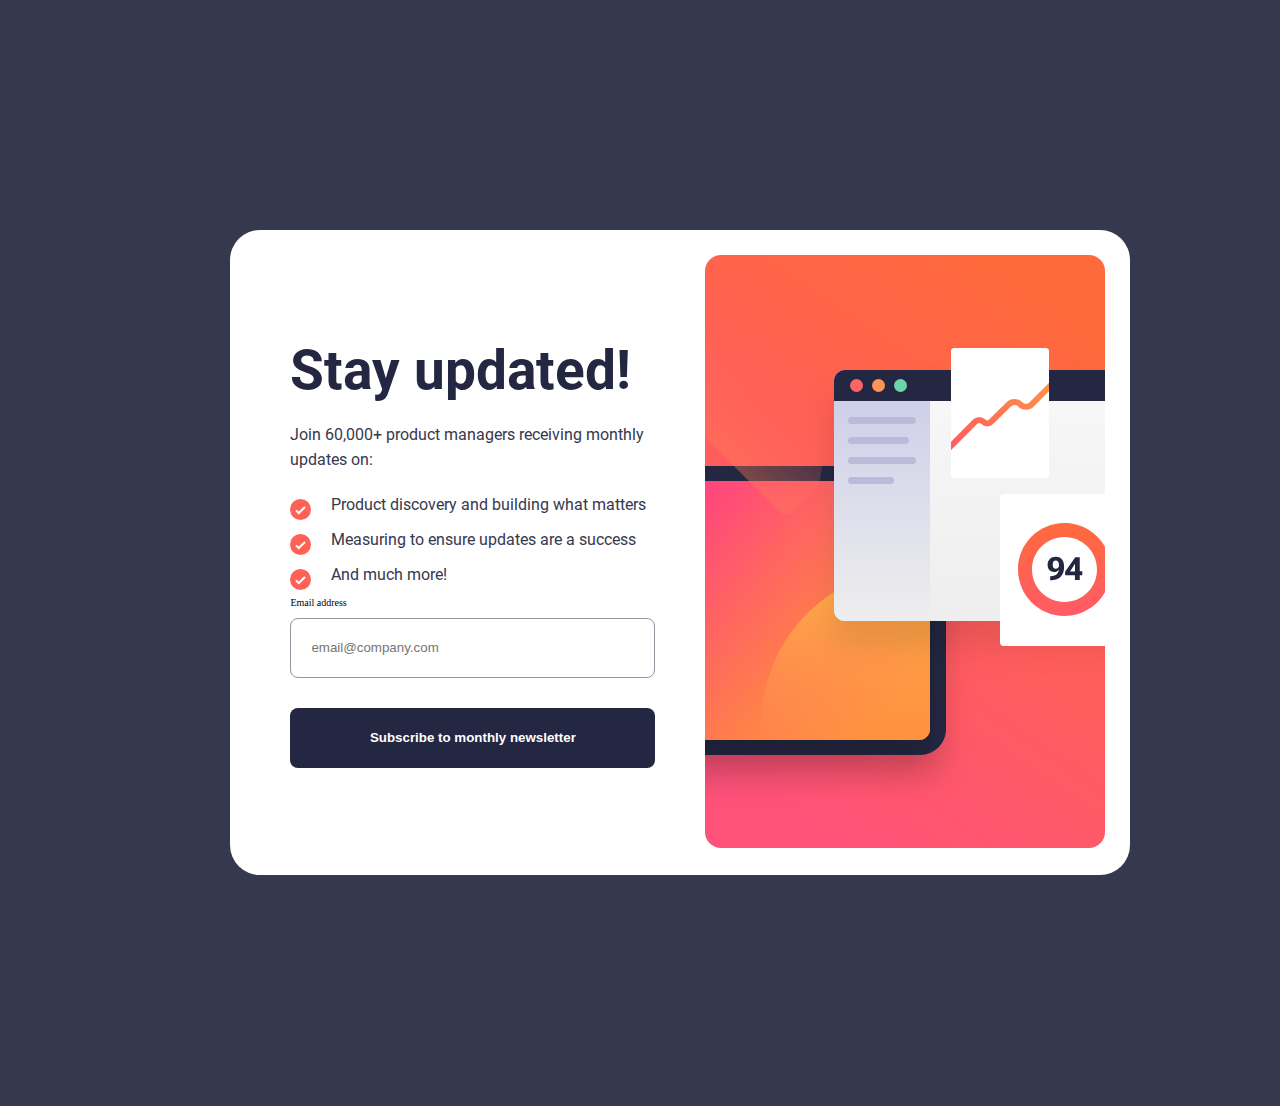
==== index.html @ 6e07dd0c "fix width" ====
<!DOCTYPE html>
<html lang="en">
  <head>
    <meta charset="UTF-8" />
    <meta name="viewport" content="width=device-width, initial-scale=1.0" />
    <link rel="stylesheet" href="./assets/css/styles.css" />
    <link
      rel="icon"
      type="image/png"
      sizes="32x32"
      href="./assets/images/favicon-32x32.png"
    />
    <script src="./assets/js/main.js" defer></script>
    <title>
      Frontend Mentor | Newsletter sign-up form with success message
    </title>
  </head>
  <body>
    <main>
      <section class="main-section" data-js="main-section">
        <article class="form-article">
          <div class="text">
            <h1>Stay updated!</h1>
            <p class="intro">
              Join 60,000+ product managers receiving monthly updates on:
            </p>
            <ul>
              <li>
                <img src="./assets/images/icon-list.svg" alt="icon" />
                <p>Product discovery and building what matters</p>
              </li>
              <li>
                <img src="./assets/images/icon-list.svg" alt="icon" />
                <p>Measuring to ensure updates are a success</p>
              </li>
              <li>
                <img src="./assets/images/icon-list.svg" alt="icon" />
                <p>And much more!</p>
              </li>
            </ul>
          </div>
          <form onsubmit="submitData()">
            <label for="email">Email address</label>
            <input
              type="email"
              name="email"
              id="email"
              data-js="email"
              placeholder="email@company.com"
            />
            <input type="submit" value="Subscribe to monthly newsletter" />
          </form>
        </article>
        <article class="bck-image">
          <img
            class="image-desktop"
            data-js="image-desktop"
            src="./assets/images/illustration-sign-up-desktop.svg"
            alt="illustration sign up"
          />
          <img
            class="image-mobile"
            data-js="image-mobile"
            src="./assets/images/illustration-sign-up-mobile.svg"
            alt="illustration sign-up"
          />
        </article>
      </section>
    </main>
    <div class="attribution">
      Challenge by<a
        href="https://www.frontendmentor.io?ref=challenge"
        target="_blank"
        >Frontend Mentor</a
      >. Coded by <a href="#">Maria Rios Navarro</a>.
    </div>
  </body>
</html>
---- assets/css/styles.css ----
@font-face {
  font-family: Roboto;
  src: url("../fonts/Roboto-Regular.ttf");
}
@font-face {
  font-family: Roboto-Bold;
  src: url("../fonts/Roboto-Bold.ttf");
}
*,
*::before,
*::after {
  box-sizing: border-box;
  margin: 0;
  padding: 0;
}

html {
  font-size: 62.5%;
}

ul {
  list-style: none;
}

a {
  text-decoration: none;
}

li {
  display: flex;
  flex-direction: row;
  gap: 2rem;
  align-items: center;
}

main {
  width: 100vw;
  height: 100%;
  background-color: hsl(235, 18%, 26%);
  padding: 18%;
}

section {
  margin: 0 auto;
  background-color: hsl(0, 0%, 100%);
  padding: 2.5rem;
  display: flex;
  flex-direction: row;
  justify-content: space-around;
  border-radius: 30px;
}

.btn, .success-message button, form input[type=submit] {
  background-color: hsl(234, 29%, 20%);
  color: hsl(0, 0%, 100%);
  border: none;
  font-weight: 700;
  margin: 2rem 0;
  height: 6rem;
  border-radius: 8px;
}
.btn:hover, .success-message button:hover, form input[type=submit]:hover {
  background: linear-gradient(45deg, #ff596b, #ff654c);
  cursor: pointer;
  box-shadow: 0px 3px 25px hsl(4, 100%, 67%);
}

.main-section {
  min-width: 900px;
  align-items: center;
}

.form-article {
  padding: 6rem 5rem 5rem 3.5rem;
  display: flex;
  flex-direction: column;
  justify-content: space-between;
}

h1,
h2 {
  font-size: 5.5rem;
  font-family: Roboto-Bold, Arial, Helvetica, sans-serif;
  font-weight: 700;
  color: hsl(234, 29%, 20%);
  margin: 1rem 0;
}

p {
  font-size: 1.6rem;
  font-family: Roboto, Arial, Helvetica, sans-serif;
  font-weight: 400;
  color: hsl(235, 18%, 26%);
  line-height: 2.5rem;
}

.intro {
  margin: 2rem 0 2rem 0;
}

li p {
  margin-bottom: 1rem;
}

form {
  display: flex;
  flex-direction: column;
  gap: 1rem;
  width: 100%;
}
form label,
form input {
  display: block;
  width: 100%;
  border-radius: 8px;
}
form input {
  height: 6rem;
  padding: 2rem;
  border: 1px solid hsl(231, 7%, 60%);
}
.success-message {
  min-width: 480px;
  padding: 5rem;
  width: 33vw;
  display: flex;
  flex-direction: column;
}
.success-message h2 {
  margin: 2rem 0;
}
.success-message img {
  width: 64px;
}
.success-message p {
  line-height: 2.5rem;
}
.success-email {
  font-family: Roboto-Bold, Arial, Helvetica, sans-serif;
  font-weight: 700;
}

.attribution,
.image-mobile {
  display: none;
}

/*# sourceMappingURL=styles.css.map */
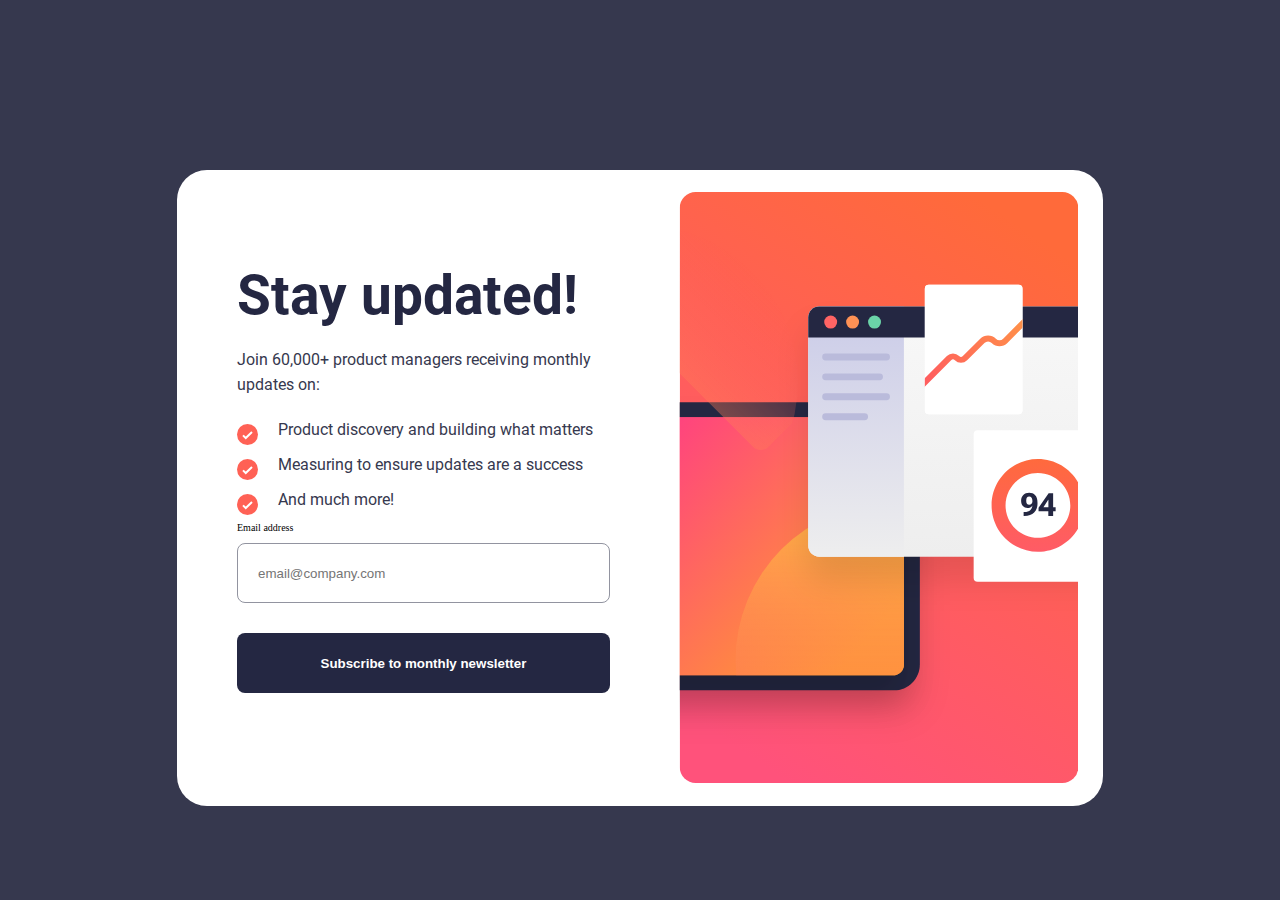
==== commit 4987b5e7: "fix desktop style" ====
--- a/index.html
+++ b/index.html
@@ -51,7 +51,7 @@
             <input type="submit" value="Subscribe to monthly newsletter" />
           </form>
         </article>
-        <article class="bck-image">
+        <article class="bck-image-article">
           <img
             class="image-desktop"
             data-js="image-desktop"
--- a/assets/css/styles.css
+++ b/assets/css/styles.css
@@ -35,19 +35,9 @@
 
 main {
   width: 100vw;
-  height: 100%;
+  height: 100vh;
   background-color: hsl(235, 18%, 26%);
-  padding: 18%;
-}
-
-section {
-  margin: 0 auto;
-  background-color: hsl(0, 0%, 100%);
-  padding: 2.5rem;
-  display: flex;
-  flex-direction: row;
-  justify-content: space-around;
-  border-radius: 30px;
+  padding: 17rem;
 }
 
 .btn, .success-message button, form input[type=submit] {
@@ -65,16 +55,41 @@
   box-shadow: 0px 3px 25px hsl(4, 100%, 67%);
 }
 
+.section, .main-section {
+  margin: 0 auto;
+  background-color: hsl(0, 0%, 100%);
+  border-radius: 30px;
+}
+
 .main-section {
-  min-width: 900px;
+  max-width: 926px;
+  max-height: 636px;
+  overflow: hidden;
+  align-items: center;
+  display: flex;
+  flex-direction: row;
+  justify-content: space-between;
+}
+
+.form-article {
+  width: 50%;
+  margin-left: 3.5rem;
+  padding: 2.5rem;
+  display: flex;
+  flex-direction: column;
+  justify-content: space-between;
   align-items: center;
 }
 
-.form-article {
-  padding: 6rem 5rem 5rem 3.5rem;
-  display: flex;
-  flex-direction: column;
-  justify-content: space-between;
+.bck-image-article {
+  width: 50%;
+  overflow: hidden;
+  margin: 2.5rem;
+}
+.bck-image-article img {
+  height: 591px;
+  width: 100%;
+  margin-left: 1rem;
 }
 
 h1,
@@ -83,7 +98,7 @@
   font-family: Roboto-Bold, Arial, Helvetica, sans-serif;
   font-weight: 700;
   color: hsl(234, 29%, 20%);
-  margin: 1rem 0;
+  margin-bottom: 1rem;
 }
 
 p {
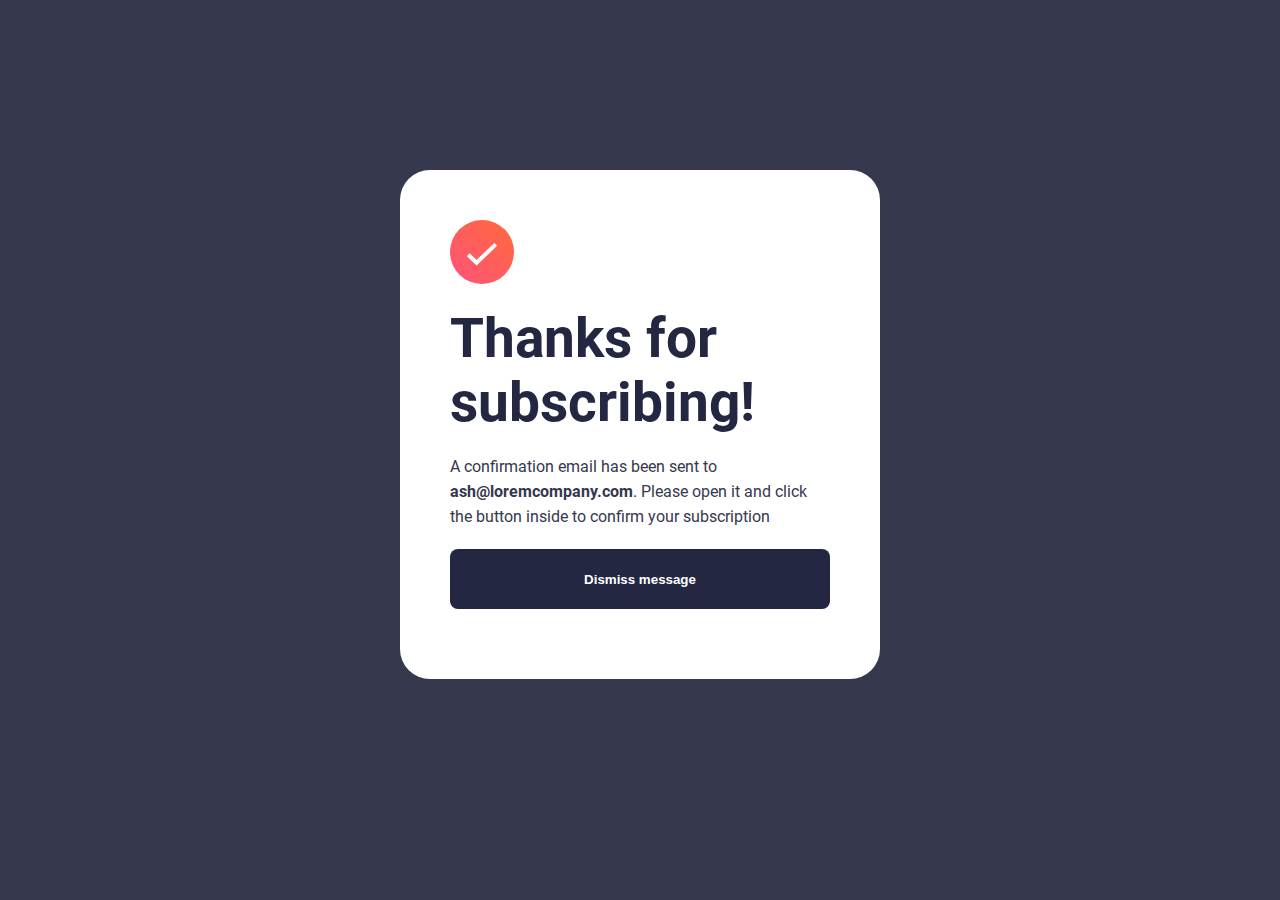
==== commit f6d3a27f: "sucess page done" ====
--- a/index.html
+++ b/index.html
@@ -18,53 +18,67 @@
   <body>
     <main>
       <section class="main-section" data-js="main-section">
-        <article class="form-article">
-          <div class="text">
-            <h1>Stay updated!</h1>
-            <p class="intro">
-              Join 60,000+ product managers receiving monthly updates on:
-            </p>
-            <ul>
-              <li>
-                <img src="./assets/images/icon-list.svg" alt="icon" />
-                <p>Product discovery and building what matters</p>
-              </li>
-              <li>
-                <img src="./assets/images/icon-list.svg" alt="icon" />
-                <p>Measuring to ensure updates are a success</p>
-              </li>
-              <li>
-                <img src="./assets/images/icon-list.svg" alt="icon" />
-                <p>And much more!</p>
-              </li>
-            </ul>
+        <article class="row">
+          <div class="form-article">
+            <div class="text">
+              <h1>Stay updated!</h1>
+              <p class="intro">
+                Join 60,000+ product managers receiving monthly updates on:
+              </p>
+              <ul>
+                <li>
+                  <img src="./assets/images/icon-list.svg" alt="icon" />
+                  <p>Product discovery and building what matters</p>
+                </li>
+                <li>
+                  <img src="./assets/images/icon-list.svg" alt="icon" />
+                  <p>Measuring to ensure updates are a success</p>
+                </li>
+                <li>
+                  <img src="./assets/images/icon-list.svg" alt="icon" />
+                  <p>And much more!</p>
+                </li>
+              </ul>
+            </div>
+            <form onsubmit="submitData()">
+              <label for="email">Email address</label>
+              <input
+                type="email"
+                name="email"
+                id="email"
+                data-js="email"
+                placeholder="email@company.com"
+              />
+              <input type="submit" value="Subscribe to monthly newsletter" />
+            </form>
           </div>
-          <form onsubmit="submitData()">
-            <label for="email">Email address</label>
-            <input
-              type="email"
-              name="email"
-              id="email"
-              data-js="email"
-              placeholder="email@company.com"
+          <div class="bck-image-article">
+            <img
+              class="image-desktop"
+              data-js="image-desktop"
+              src="./assets/images/illustration-sign-up-desktop.svg"
+              alt="illustration sign up"
             />
-            <input type="submit" value="Subscribe to monthly newsletter" />
-          </form>
+            <img
+              class="image-mobile"
+              data-js="image-mobile"
+              src="./assets/images/illustration-sign-up-mobile.svg"
+              alt="illustration sign-up"
+            />
+          </div>
         </article>
-        <article class="bck-image-article">
-          <img
-            class="image-desktop"
-            data-js="image-desktop"
-            src="./assets/images/illustration-sign-up-desktop.svg"
-            alt="illustration sign up"
-          />
-          <img
-            class="image-mobile"
-            data-js="image-mobile"
-            src="./assets/images/illustration-sign-up-mobile.svg"
-            alt="illustration sign-up"
-          />
-        </article>
+      </section>
+      <section class="success-message" data-js="success-section">
+        <img src="./assets/images/icon-success.svg" alt="icon" />
+        <h2>Thanks for subscribing!</h2>
+        <p>
+          A confirmation email has been sent to
+          <span data-js="success-email" class="success-email"
+            >ash@loremcompany.com</span
+          >. Please open it and click the button inside to confirm your
+          subscription
+        </p>
+        <button>Dismiss message</button>
       </section>
     </main>
     <div class="attribution">
--- a/assets/css/styles.css
+++ b/assets/css/styles.css
@@ -55,26 +55,31 @@
   box-shadow: 0px 3px 25px hsl(4, 100%, 67%);
 }
 
-.section, .main-section {
+.section, .success-message, .main-section {
   margin: 0 auto;
   background-color: hsl(0, 0%, 100%);
   border-radius: 30px;
 }
 
 .main-section {
+  display: none;
   max-width: 926px;
   max-height: 636px;
   overflow: hidden;
   align-items: center;
+}
+.main-section .row {
   display: flex;
   flex-direction: row;
-  justify-content: space-between;
+  align-items: center;
+  width: 100%;
+  height: 100%;
 }
 
 .form-article {
   width: 50%;
-  margin-left: 3.5rem;
-  padding: 2.5rem;
+  margin-left: 4rem;
+  padding: 2rem;
   display: flex;
   flex-direction: column;
   justify-content: space-between;
@@ -138,8 +143,6 @@
   min-width: 480px;
   padding: 5rem;
   width: 33vw;
-  display: flex;
-  flex-direction: column;
 }
 .success-message h2 {
   margin: 2rem 0;
@@ -150,6 +153,10 @@
 .success-message p {
   line-height: 2.5rem;
 }
+.success-message button {
+  width: 100%;
+}
+
 .success-email {
   font-family: Roboto-Bold, Arial, Helvetica, sans-serif;
   font-weight: 700;
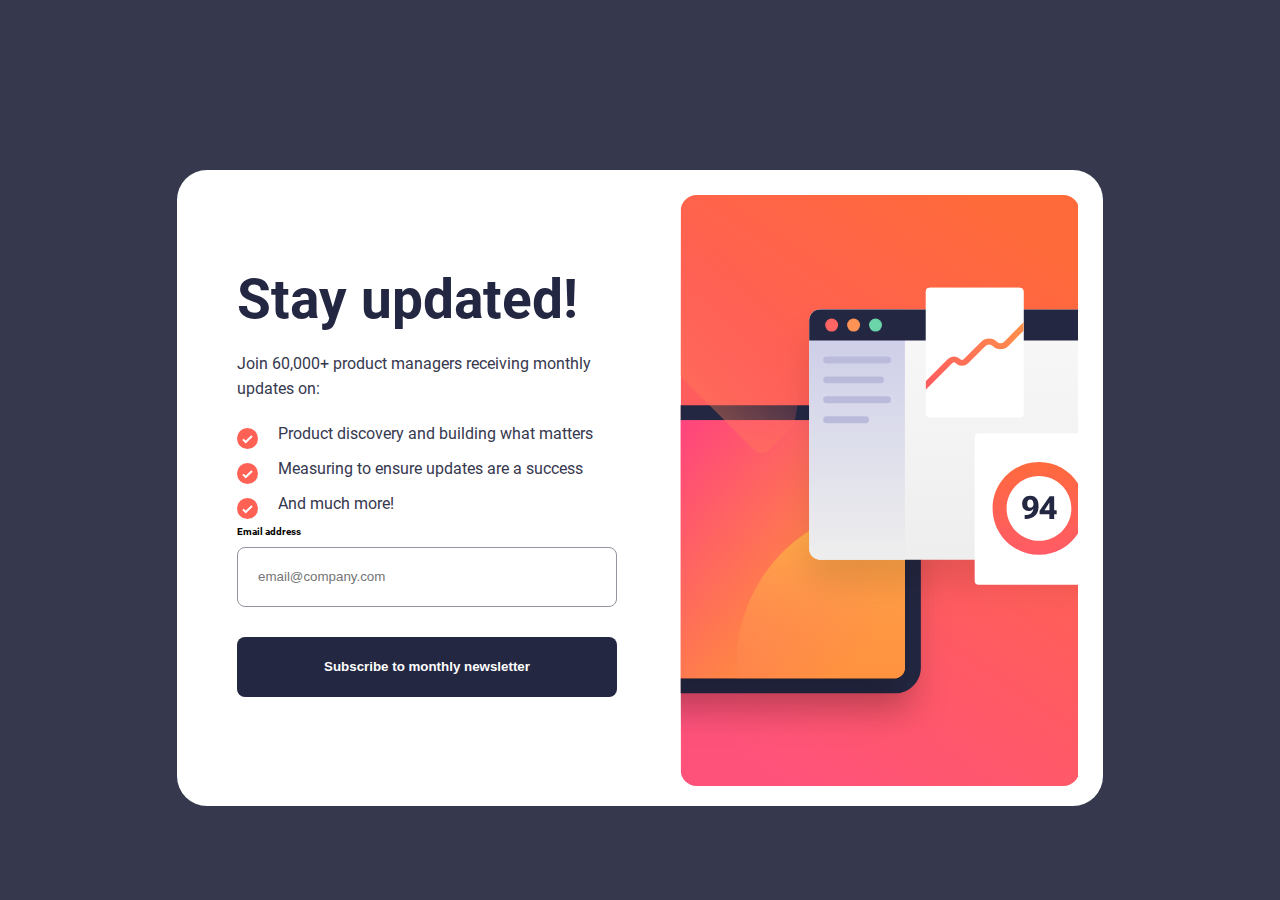
==== commit 8728f393: "finish mobile" ====
--- a/index.html
+++ b/index.html
@@ -18,7 +18,7 @@
   <body>
     <main>
       <section class="main-section" data-js="main-section">
-        <article class="row">
+        <article class="flex">
           <div class="form-article">
             <div class="text">
               <h1>Stay updated!</h1>
--- a/assets/css/styles.css
+++ b/assets/css/styles.css
@@ -62,13 +62,11 @@
 }
 
 .main-section {
-  display: none;
   max-width: 926px;
   max-height: 636px;
   overflow: hidden;
-  align-items: center;
-}
-.main-section .row {
+}
+.main-section .flex {
   display: flex;
   flex-direction: row;
   align-items: center;
@@ -115,7 +113,7 @@
 }
 
 .intro {
-  margin: 2rem 0 2rem 0;
+  margin: 2rem 0;
 }
 
 li p {
@@ -139,7 +137,13 @@
   padding: 2rem;
   border: 1px solid hsl(231, 7%, 60%);
 }
+form label {
+  font-family: Roboto-Bold, Arial, Helvetica, sans-serif;
+  font-weight: 700;
+}
+
 .success-message {
+  display: none;
   min-width: 480px;
   padding: 5rem;
   width: 33vw;
@@ -167,4 +171,75 @@
   display: none;
 }
 
+@media screen and (max-width: 375px) {
+  .attribution,
+  .image-desktop {
+    display: none;
+  }
+  main {
+    padding: 0;
+    margin: 0;
+    width: 100vw;
+    height: 100vh;
+  }
+  .main-section {
+    margin: 0;
+    max-width: 375px;
+    max-height: 842px;
+    height: 100vh;
+    border-radius: 0;
+  }
+  .main-section .flex {
+    width: 100vw;
+    height: 100vh;
+    display: flex;
+    flex-direction: column;
+    flex-direction: column-reverse;
+    justify-content: space-between;
+  }
+  .main-section .form-article {
+    margin-left: 0;
+    margin: 0;
+    padding: 0;
+    margin-bottom: 1rem;
+    width: 100%;
+    max-height: 550px;
+    height: auto;
+  }
+  .main-section .form-article form,
+  .main-section .form-article .text {
+    max-width: 374px;
+    padding: 2.5rem;
+  }
+  .main-section .form-article .text h1 {
+    font-size: 3.5rem;
+  }
+  .main-section .form-article .text li {
+    row-gap: 0;
+    column-gap: 2rem;
+    margin: 0;
+    padding: 0;
+    margin-bottom: 1rem;
+    align-items: baseline;
+  }
+  .main-section .form-article .text li p {
+    align-self: flex-start;
+    margin: 0;
+    padding: 0;
+    height: 100%;
+  }
+  .main-section .bck-image-article {
+    margin: 0;
+    width: 100%;
+    height: 40%;
+  }
+  .main-section .bck-image-article .image-mobile {
+    display: block;
+    height: 280px;
+    width: 100vw;
+    margin: 0;
+    padding: 0;
+  }
+}
+
 /*# sourceMappingURL=styles.css.map */
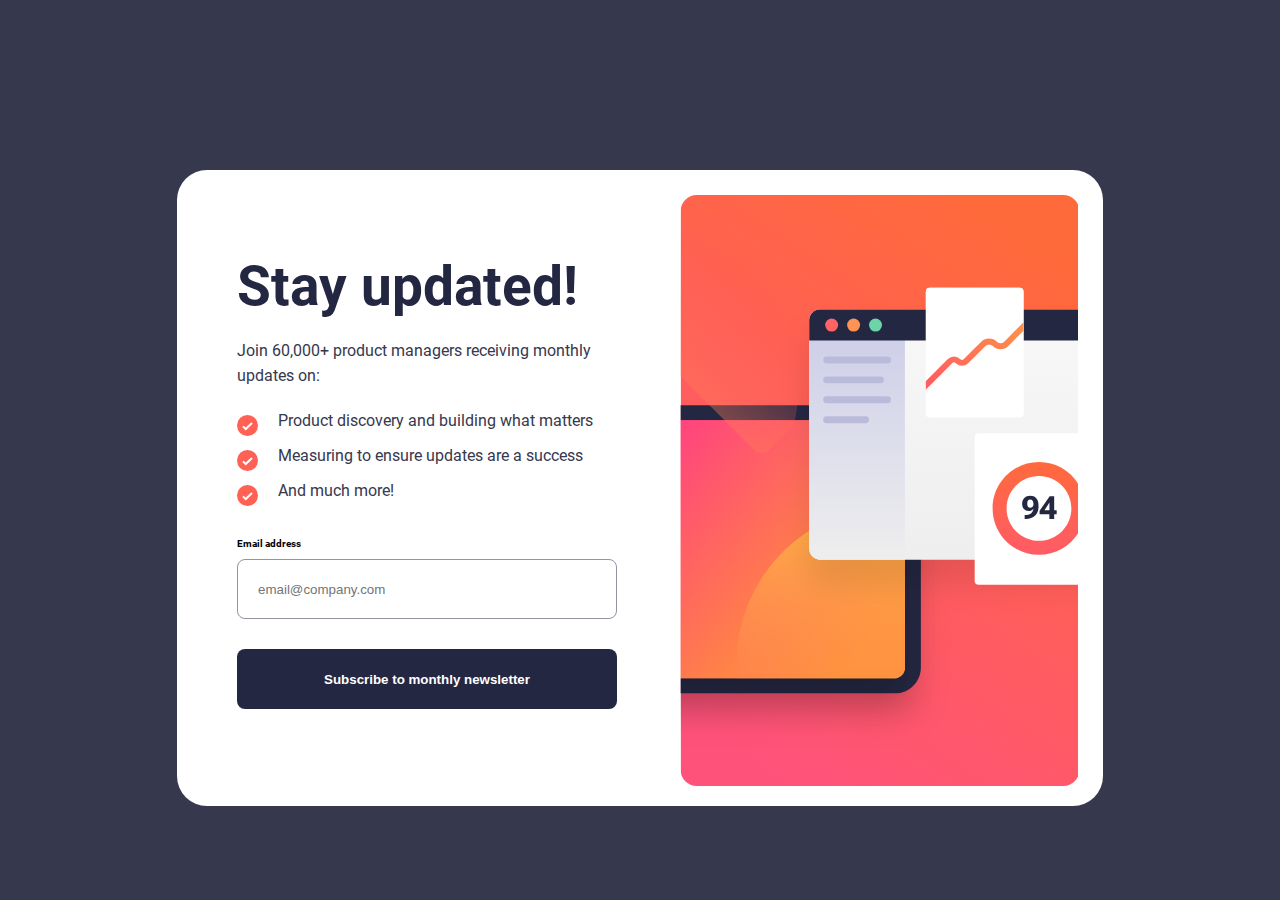
==== commit b7afeb9a: "finish error message" ====
--- a/index.html
+++ b/index.html
@@ -41,13 +41,17 @@
               </ul>
             </div>
             <form onsubmit="submitData()">
-              <label for="email">Email address</label>
+              <div class="label-wrapper">
+                <label for="email">Email address</label>
+                <h3 data-js="error-message">Valid email required</h3>
+              </div>
               <input
                 type="email"
                 name="email"
                 id="email"
                 data-js="email"
                 placeholder="email@company.com"
+                required
               />
               <input type="submit" value="Subscribe to monthly newsletter" />
             </form>
--- a/assets/css/styles.css
+++ b/assets/css/styles.css
@@ -80,6 +80,7 @@
   padding: 2rem;
   display: flex;
   flex-direction: column;
+  gap: 2.5rem;
   justify-content: space-between;
   align-items: center;
 }
@@ -240,6 +241,48 @@
     margin: 0;
     padding: 0;
   }
+  .success-message {
+    margin: 0;
+    padding-top: 14.5rem;
+    height: 100vh;
+    width: 100%;
+    min-width: 375px;
+    padding: 14.5rem 2.5rem 2.5rem;
+    position: relative;
+  }
+  .success-message h2 {
+    font-size: 3.5rem;
+  }
+  .success-message button {
+    position: absolute;
+    bottom: 1rem;
+    width: 100%;
+    max-width: 325px;
+  }
+}
+.label-wrapper {
+  display: flex;
+  flex-direction: row;
+}
+.label-wrapper h3 {
+  display: none;
+  width: 100%;
+  text-align: right;
+  color: hsl(4, 100%, 67%);
+  font-family: Roboto-Bold, Arial, Helvetica, sans-serif;
+  font-weight: 700;
+}
+
+.error-message {
+  color: hsl(4, 100%, 67%);
+  background: rgba(255, 99, 71, 0.168);
+  border: 1px solid hsl(4, 100%, 67%);
+}
+.error-message::placeholder {
+  color: hsl(4, 100%, 67%);
+}
+.error-message:active {
+  border: hsl(4, 100%, 67%);
 }
 
 /*# sourceMappingURL=styles.css.map */
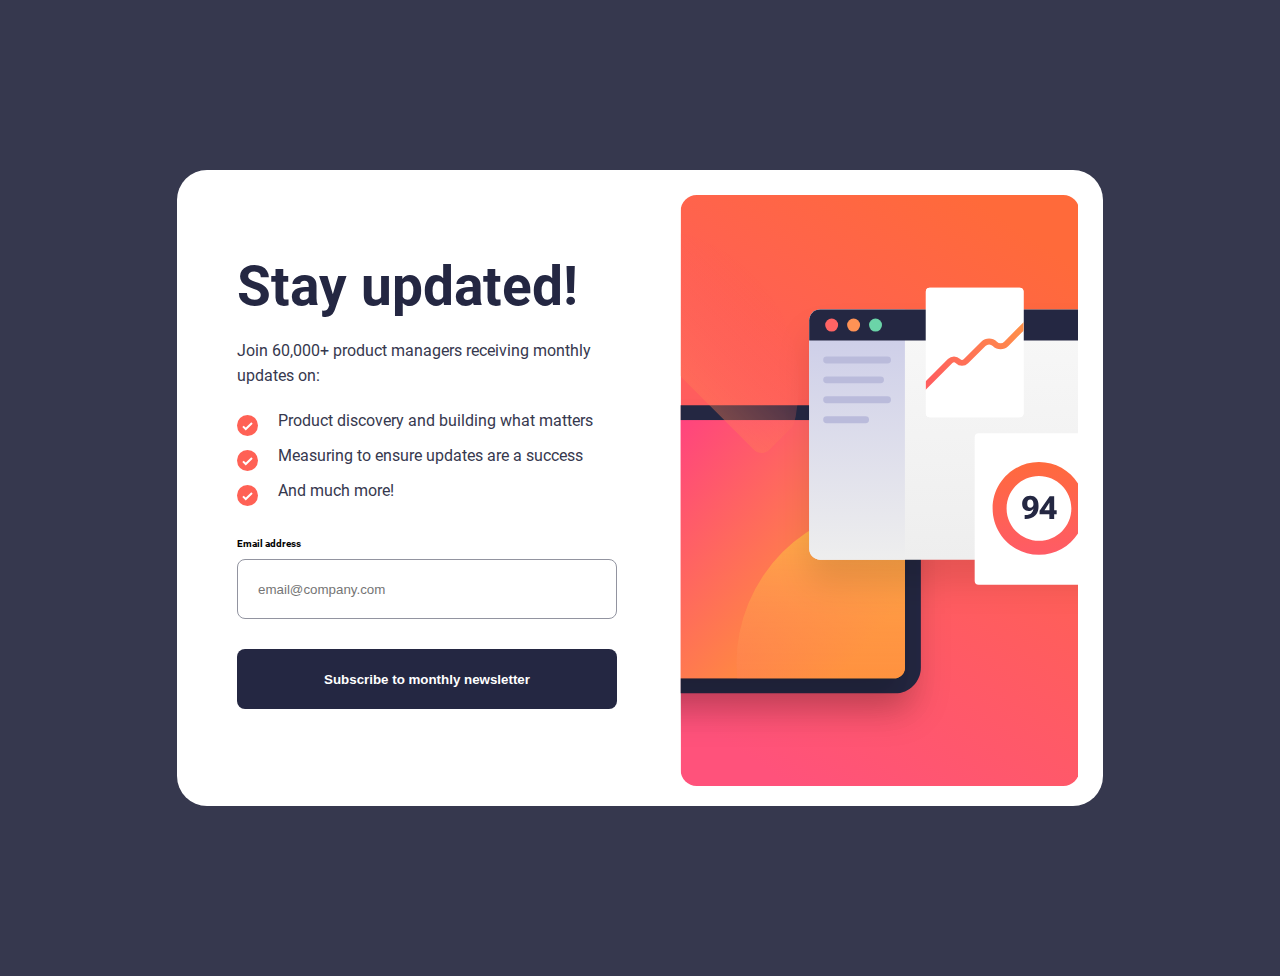
==== commit f1c7cb37: "fix" ====
--- a/index.html
+++ b/index.html
@@ -16,75 +16,79 @@
     </title>
   </head>
   <body>
-    <main>
-      <section class="main-section" data-js="main-section">
-        <article class="flex">
-          <div class="form-article">
-            <div class="text">
-              <h1>Stay updated!</h1>
-              <p class="intro">
-                Join 60,000+ product managers receiving monthly updates on:
-              </p>
-              <ul>
-                <li>
-                  <img src="./assets/images/icon-list.svg" alt="icon" />
-                  <p>Product discovery and building what matters</p>
-                </li>
-                <li>
-                  <img src="./assets/images/icon-list.svg" alt="icon" />
-                  <p>Measuring to ensure updates are a success</p>
-                </li>
-                <li>
-                  <img src="./assets/images/icon-list.svg" alt="icon" />
-                  <p>And much more!</p>
-                </li>
-              </ul>
+    <div class="wrapper">
+      <main>
+        <section class="main-section" data-js="main-section">
+          <article class="flex">
+            <div class="form-article">
+              <div class="text">
+                <h1>Stay updated!</h1>
+                <p class="intro">
+                  Join 60,000+ product managers receiving monthly updates on:
+                </p>
+                <ul>
+                  <li>
+                    <img src="./assets/images/icon-list.svg" alt="icon" />
+                    <p>Product discovery and building what matters</p>
+                  </li>
+                  <li>
+                    <img src="./assets/images/icon-list.svg" alt="icon" />
+                    <p>Measuring to ensure updates are a success</p>
+                  </li>
+                  <li>
+                    <img src="./assets/images/icon-list.svg" alt="icon" />
+                    <p>And much more!</p>
+                  </li>
+                </ul>
+              </div>
+              <form onsubmit="submitData(); return false">
+                <div class="label-wrapper">
+                  <label for="email">Email address</label>
+                  <h3 data-js="error-message">Valid email required</h3>
+                </div>
+                <input
+                  type="email"
+                  name="email"
+                  id="email"
+                  data-js="email"
+                  placeholder="email@company.com"
+                  required
+                />
+                <input type="submit" value="Subscribe to monthly newsletter" />
+              </form>
             </div>
-            <form onsubmit="submitData()">
-              <div class="label-wrapper">
-                <label for="email">Email address</label>
-                <h3 data-js="error-message">Valid email required</h3>
-              </div>
-              <input
-                type="email"
-                name="email"
-                id="email"
-                data-js="email"
-                placeholder="email@company.com"
-                required
+            <div class="bck-image-article">
+              <img
+                class="image-desktop"
+                data-js="image-desktop"
+                src="./assets/images/illustration-sign-up-desktop.svg"
+                alt="illustration sign up"
               />
-              <input type="submit" value="Subscribe to monthly newsletter" />
-            </form>
-          </div>
-          <div class="bck-image-article">
-            <img
-              class="image-desktop"
-              data-js="image-desktop"
-              src="./assets/images/illustration-sign-up-desktop.svg"
-              alt="illustration sign up"
-            />
-            <img
-              class="image-mobile"
-              data-js="image-mobile"
-              src="./assets/images/illustration-sign-up-mobile.svg"
-              alt="illustration sign-up"
-            />
-          </div>
-        </article>
-      </section>
-      <section class="success-message" data-js="success-section">
-        <img src="./assets/images/icon-success.svg" alt="icon" />
-        <h2>Thanks for subscribing!</h2>
-        <p>
-          A confirmation email has been sent to
-          <span data-js="success-email" class="success-email"
-            >ash@loremcompany.com</span
-          >. Please open it and click the button inside to confirm your
-          subscription
-        </p>
-        <button>Dismiss message</button>
-      </section>
-    </main>
+              <img
+                class="image-mobile"
+                data-js="image-mobile"
+                src="./assets/images/illustration-sign-up-mobile.svg"
+                alt="illustration sign-up"
+              />
+            </div>
+          </article>
+        </section>
+        <section class="success-message" data-js="success-section">
+          <img src="./assets/images/icon-success.svg" alt="icon" />
+          <h2>Thanks for subscribing!</h2>
+          <p>
+            A confirmation email has been sent to
+            <span data-js="success-email" class="success-email"
+              >ash@loremcompany.com</span
+            >. Please open it and click the button inside to confirm your
+            subscription
+          </p>
+          <button onclick="goHome()" data-js="dissmiss-btn">
+            Dismiss message
+          </button>
+        </section>
+      </main>
+    </div>
     <div class="attribution">
       Challenge by<a
         href="https://www.frontendmentor.io?ref=challenge"
--- a/assets/css/styles.css
+++ b/assets/css/styles.css
@@ -34,10 +34,13 @@
 }
 
 main {
+  padding: 17rem;
+  max-width: 1440px;
+}
+
+.wrapper {
+  background-color: hsl(235, 18%, 26%);
   width: 100vw;
-  height: 100vh;
-  background-color: hsl(235, 18%, 26%);
-  padding: 17rem;
 }
 
 .btn, .success-message button, form input[type=submit] {
@@ -206,6 +209,7 @@
     width: 100%;
     max-height: 550px;
     height: auto;
+    gap: 0;
   }
   .main-section .form-article form,
   .main-section .form-article .text {
@@ -285,4 +289,12 @@
   border: hsl(4, 100%, 67%);
 }
 
+.block {
+  display: block;
+}
+
+.none {
+  display: none;
+}
+
 /*# sourceMappingURL=styles.css.map */
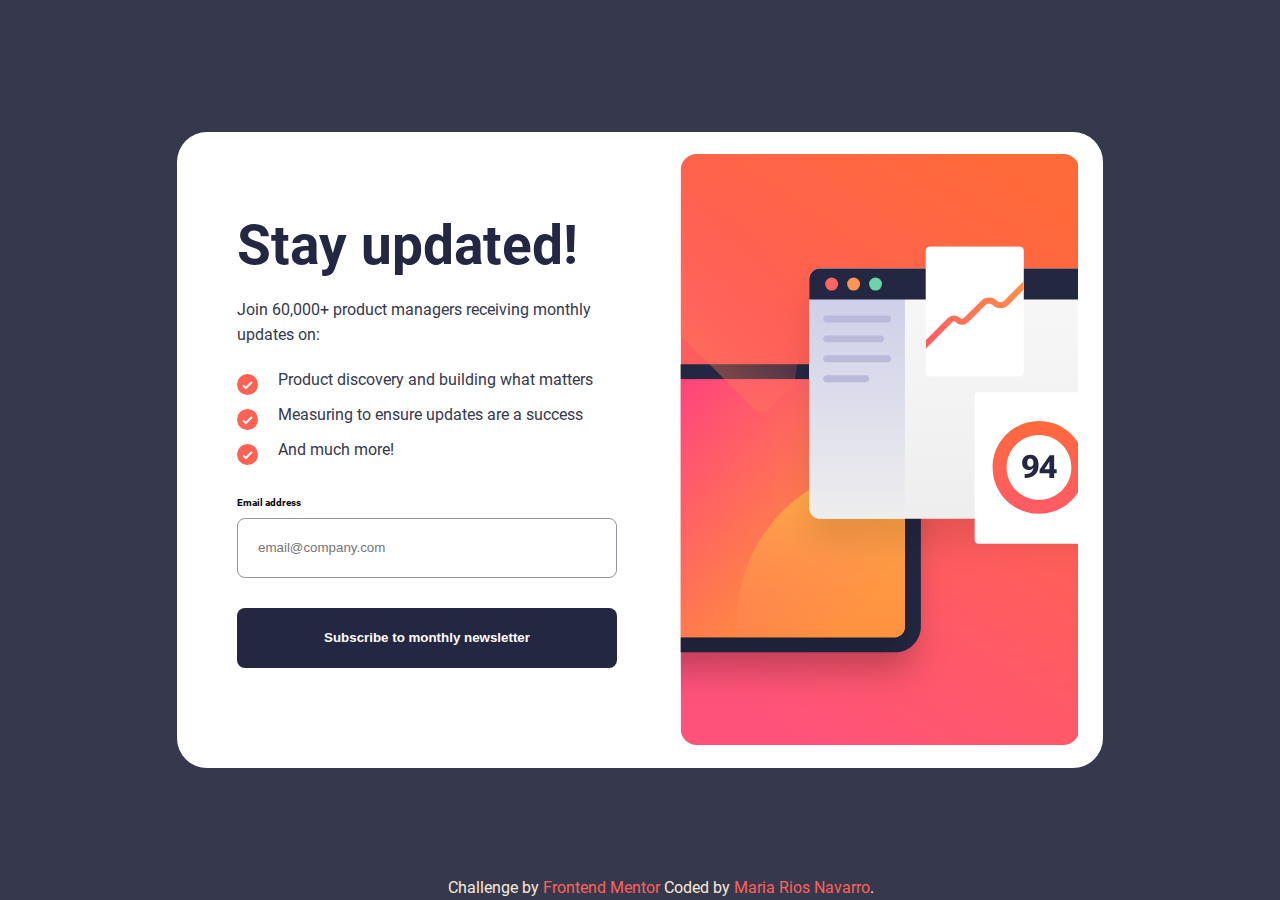
==== commit 1c8f66a0: "fix sucess message" ====
--- a/index.html
+++ b/index.html
@@ -11,9 +11,7 @@
       href="./assets/images/favicon-32x32.png"
     />
     <script src="./assets/js/main.js" defer></script>
-    <title>
-      Frontend Mentor | Newsletter sign-up form with success message
-    </title>
+    <title>FM Newsletter sign-up form with success message</title>
   </head>
   <body>
     <div class="wrapper">
@@ -88,13 +86,15 @@
           </button>
         </section>
       </main>
-    </div>
-    <div class="attribution">
-      Challenge by<a
-        href="https://www.frontendmentor.io?ref=challenge"
-        target="_blank"
-        >Frontend Mentor</a
-      >. Coded by <a href="#">Maria Rios Navarro</a>.
+      <footer class="attribution">
+        <p>
+          Challenge by
+          <a href="https://www.frontendmentor.io?ref=challenge" target="_blank"
+            >Frontend Mentor</a
+          >
+          Coded by <a href="#">Maria Rios Navarro</a>.
+        </p>
+      </footer>
     </div>
   </body>
 </html>
--- a/assets/css/styles.css
+++ b/assets/css/styles.css
@@ -24,6 +24,7 @@
 
 a {
   text-decoration: none;
+  color: antiquewhite;
 }
 
 li {
@@ -34,13 +35,19 @@
 }
 
 main {
-  padding: 17rem;
   max-width: 1440px;
+  width: 100vw;
+  height: 100%;
+  display: flex;
+  align-items: center;
+  justify-content: center;
+  flex-direction: column;
 }
 
 .wrapper {
   background-color: hsl(235, 18%, 26%);
   width: 100vw;
+  height: 100vh;
 }
 
 .btn, .success-message button, form input[type=submit] {
@@ -51,10 +58,10 @@
   margin: 2rem 0;
   height: 6rem;
   border-radius: 8px;
+  cursor: pointer;
 }
 .btn:hover, .success-message button:hover, form input[type=submit]:hover {
   background: linear-gradient(45deg, #ff596b, #ff654c);
-  cursor: pointer;
   box-shadow: 0px 3px 25px hsl(4, 100%, 67%);
 }
 
@@ -64,10 +71,29 @@
   border-radius: 30px;
 }
 
+.image-mobile {
+  display: none;
+}
+
+.attribution {
+  display: block;
+  text-align: center;
+  color: antiquewhite;
+  background-color: transparent;
+  position: absolute;
+  bottom: 0;
+  left: 35vw;
+}
+.attribution p {
+  color: antiquewhite;
+}
+.attribution a {
+  color: hsl(4, 100%, 67%);
+}
+
 .main-section {
-  max-width: 926px;
-  max-height: 636px;
-  overflow: hidden;
+  width: 926px;
+  height: 636px;
 }
 .main-section .flex {
   display: flex;
@@ -140,6 +166,7 @@
   height: 6rem;
   padding: 2rem;
   border: 1px solid hsl(231, 7%, 60%);
+  cursor: pointer;
 }
 form label {
   font-family: Roboto-Bold, Arial, Helvetica, sans-serif;
@@ -147,7 +174,7 @@
 }
 
 .success-message {
-  display: none;
+  display: block;
   min-width: 480px;
   padding: 5rem;
   width: 33vw;
@@ -170,56 +197,89 @@
   font-weight: 700;
 }
 
-.attribution,
-.image-mobile {
-  display: none;
-}
-
-@media screen and (max-width: 375px) {
+@media screen and (max-height: 682px) {
+  .attribution {
+    display: none;
+  }
+}
+@media screen and (max-width: 926px) {
+  .main-section {
+    width: 100%;
+    height: auto;
+  }
+  .form-article {
+    gap: 2rem;
+  }
+  .bck-image-article {
+    margin: 2rem;
+  }
+  .bck-image-article img {
+    margin-left: 0;
+  }
+  h1,
+  h2 {
+    font-size: 4rem;
+  }
+}
+@media screen and (max-width: 540px) {
   .attribution,
   .image-desktop {
     display: none;
   }
+  .wrapper {
+    width: 100%;
+    height: 100%;
+    margin: 0;
+    padding: 0;
+    min-width: 290px;
+  }
   main {
     padding: 0;
     margin: 0;
-    width: 100vw;
-    height: 100vh;
+    width: 100%;
+    height: 100%;
+    min-width: 290px;
   }
   .main-section {
     margin: 0;
-    max-width: 375px;
-    max-height: 842px;
+    width: 100%;
+    height: 100%;
     height: 100vh;
     border-radius: 0;
   }
   .main-section .flex {
-    width: 100vw;
-    height: 100vh;
+    width: 100%;
+    height: 100%;
     display: flex;
     flex-direction: column;
     flex-direction: column-reverse;
     justify-content: space-between;
   }
-  .main-section .form-article {
+  .main-section .flex .form-article {
     margin-left: 0;
     margin: 0;
     padding: 0;
     margin-bottom: 1rem;
     width: 100%;
-    max-height: 550px;
+    max-height: 75%;
     height: auto;
     gap: 0;
   }
-  .main-section .form-article form,
-  .main-section .form-article .text {
-    max-width: 374px;
-    padding: 2.5rem;
-  }
-  .main-section .form-article .text h1 {
-    font-size: 3.5rem;
-  }
-  .main-section .form-article .text li {
+  .main-section .flex .form-article form,
+  .main-section .flex .form-article .text {
+    width: 100%;
+    padding: 2.5rem 2.5rem 0 2.5rem;
+  }
+  .main-section .flex .form-article form {
+    gap: 0;
+  }
+  .main-section .flex .form-article form label {
+    margin-bottom: 1rem;
+  }
+  .main-section .flex .form-article .text h1 {
+    font-size: 3rem;
+  }
+  .main-section .flex .form-article .text li {
     row-gap: 0;
     column-gap: 2rem;
     margin: 0;
@@ -227,41 +287,45 @@
     margin-bottom: 1rem;
     align-items: baseline;
   }
-  .main-section .form-article .text li p {
+  .main-section .flex .form-article .text li p {
     align-self: flex-start;
     margin: 0;
     padding: 0;
     height: 100%;
   }
-  .main-section .bck-image-article {
-    margin: 0;
-    width: 100%;
-    height: 40%;
-  }
-  .main-section .bck-image-article .image-mobile {
+  .main-section .flex .bck-image-article {
+    margin: 0;
+    width: 100%;
+    height: 25%;
+    border-radius: 0 0 8px 8px;
+  }
+  .main-section .flex .bck-image-article .image-mobile {
     display: block;
-    height: 280px;
-    width: 100vw;
+    height: 100%;
+    width: 100%;
+    object-fit: cover;
     margin: 0;
     padding: 0;
   }
   .success-message {
-    margin: 0;
-    padding-top: 14.5rem;
+    margin: 0 auto;
     height: 100vh;
     width: 100%;
-    min-width: 375px;
-    padding: 14.5rem 2.5rem 2.5rem;
+    min-width: 290px;
+    padding: 14.5rem 2.5rem 2.5rem 2.5rem;
     position: relative;
+  }
+  .success-message p {
+    width: calc(100% - 5rem);
   }
   .success-message h2 {
     font-size: 3.5rem;
   }
   .success-message button {
     position: absolute;
-    bottom: 1rem;
-    width: 100%;
-    max-width: 325px;
+    bottom: 2.5rem;
+    width: calc(100% - 5rem);
+    min-width: 290px;
   }
 }
 .label-wrapper {
@@ -289,12 +353,4 @@
   border: hsl(4, 100%, 67%);
 }
 
-.block {
-  display: block;
-}
-
-.none {
-  display: none;
-}
-
 /*# sourceMappingURL=styles.css.map */
